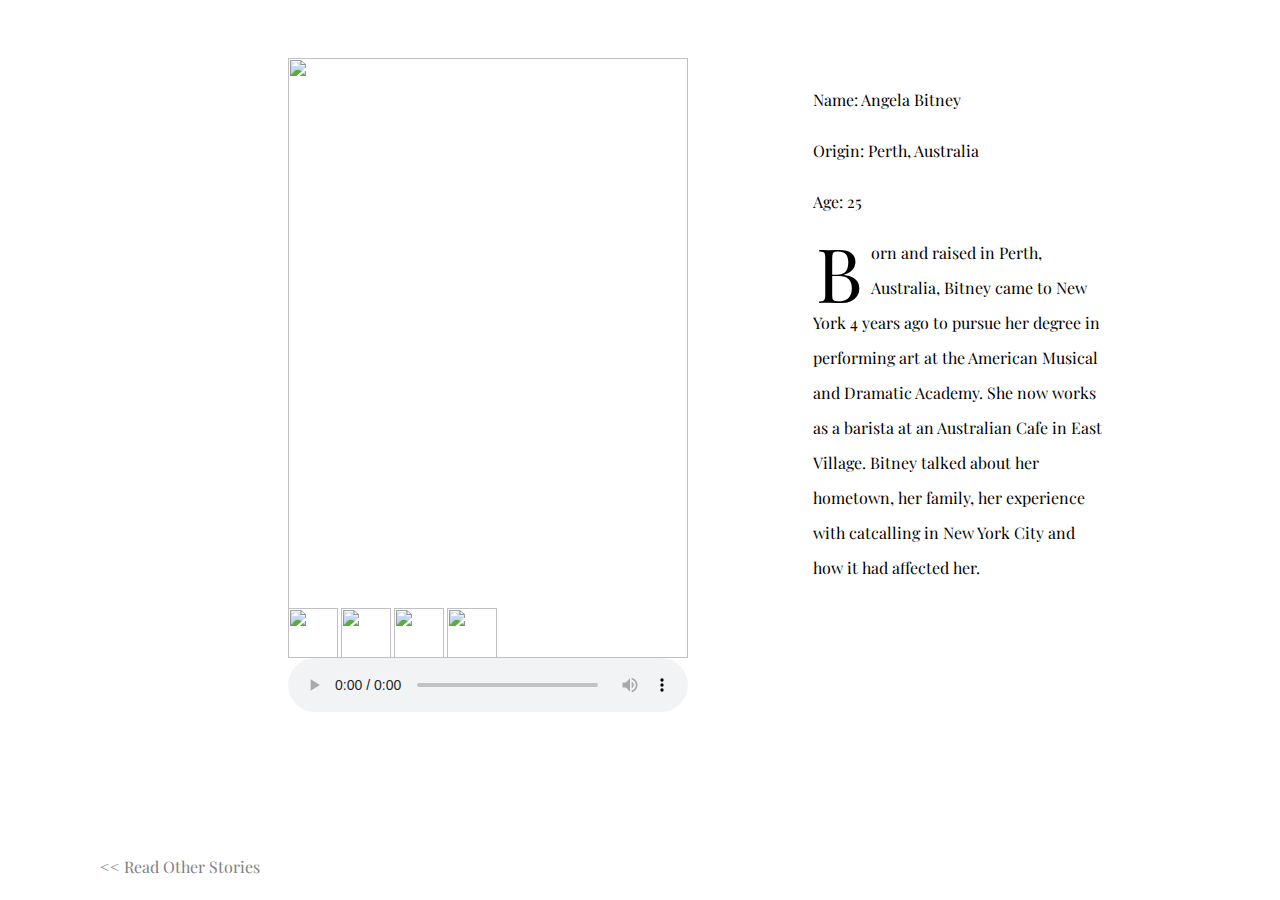
==== angela.html @ ab00c697 "Add files via upload" ====
<!DOCTYPE html>
<html >
<head>
  <meta charset="UTF-8">
  <title>Voices From The Other Side</title>
  
  
  
      <link rel="stylesheet" href="profile.css">
      <link href="https://fonts.googleapis.com/css?family=Playfair+Display" rel="stylesheet">


  
</head>
<body>

<div class="image-gallery">
  
  <div class="big-image">           
          <img id="html5" class="portrait" src="images/angela.jpg" width="400" height="580">
          <img id="css3" class="portrait" src="images/angela1.jpg" width="400" height="600" >
              <img id="less" class="portrait" src="images/angela3.jpg" width="420" height="600"/>
                  <img id="modern" class="portrait" src="images/angela8.jpg" width="420" height="600"/>
              <img id="default" class="portrait" src="images/angela.jpg" width="420" height="600"/>
  </div>
  <div class="container">
  <ul>
    <li>
      <a href="#html5"><img  src="images/angela.jpg" width="50" height="50" /></a></li>
    <li>
      <a href="#css3"><img  src="images/angela1.jpg" width="50" height="50" /></a>
    </li>
    <li>
       <a href="#less"><img  src="images/angela3.jpg" width="50" height="50"/></a>
    </li>
    <li>
       <a href="#modern"><img  src="images/angela8.jpg" width="50" height="50"/></a>
    </li>
   </ul>
   </div> 
</div>
  
  <audio controls>
  <source src="Angela Bitney_final.mp3" type="audio/mpeg">
  </audio>
  


<div class="bio">
<p>Name: Angela Bitney</p>
<p>Origin: Perth, Australia</p>
<p>Age: 25</p>
<p><span>B</span>orn and raised in Perth, Australia, Bitney came to New York 4 years ago to pursue her degree in performing art at the American Musical and Dramatic Academy. She now works as a barista at an Australian Cafe in East Village. Bitney talked about her hometown, her family, her experience with catcalling in New York City and how it had affected her.    </p>
</div>

<p id="home"><a href="map.html"><< Read Other Stories</a></p>
</body>
</html>
---- profile.css ----
@import url('https://fonts.googleapis.com/css?family=Playfair+Display');
html{
  font-family: 'Playfair Display', serif;
  
}
.portrait {
  position: absolute;
  left:80px;
  width: 400px; 
  height: 600px;
}
.portrait img{
	width: 400px;
	height: 600px;
}



.bio{
	width: 300px;
	height: 500px;
	margin-left: 800px;
	position: absolute;
	margin-top: 0px;
	
}
.bio p{
	margin-left: 5px;

}
span{
  float: left;
  font-size: 75px;
  line-height: 45px;
  padding-top: 15px;
  padding-left: 3px;
  padding-right: 8px;

}

audio{
	width: 400px;
	margin-top: 0px;
  position: relative;
  top: 650px;
  left:280px;
}
p{
	line-height: 35px;
}

#home{
	position: absolute;
	bottom: 0px;
	left: 100px;
	
}
i {
    border: solid black;
    border-width: 0 3px 3px 0;
    display: inline-block;
    padding: 3px;
}
.left {
    transform: rotate(135deg);
    -webkit-transform: rotate(135deg);
}
.image-gallery{
  width:500px;
  height: 700px;
  background-color:white;
  padding:0px;
  position: absolute;
  margin-left: 200px;
  margin-top: 40px;
  
}
.image-gallery .big-image{
  padding:10px;
  margin:0 auto;
  background-color:white;  
}
.image-gallery .big-image img{
  display:none;
  margin:0 auto;
}
/*Selected image display*/
.image-gallery .big-image img:target{
  display:block;
}
/*on select image dusplay none the default image*/
.image-gallery .big-image img:target ~ img#default{
  display:none;
}
/*Shoe Default Image in first load*/
.image-gallery .big-image img#default{
  display:block;
}

.image-gallery ul{
  margin-top:-10px;
  list-style: none;
}
.image-gallery li{
  float:left;
  background-color:rgba(255,255,255,0.5);margin-right:3px;
}
.image-gallery li:hover{
  background-color:rgba(255,255,255,0.8);
}
.container{
  width:600px;
  height: 50px;
  position: absolute;
  top: 570px;
  margin-left:40px;
}

a:link{
  color:grey;
  text-decoration: none;
}
a:visited{
  color:grey;
}
a:hover{
  color:black;
  text-decoration: underline;
}
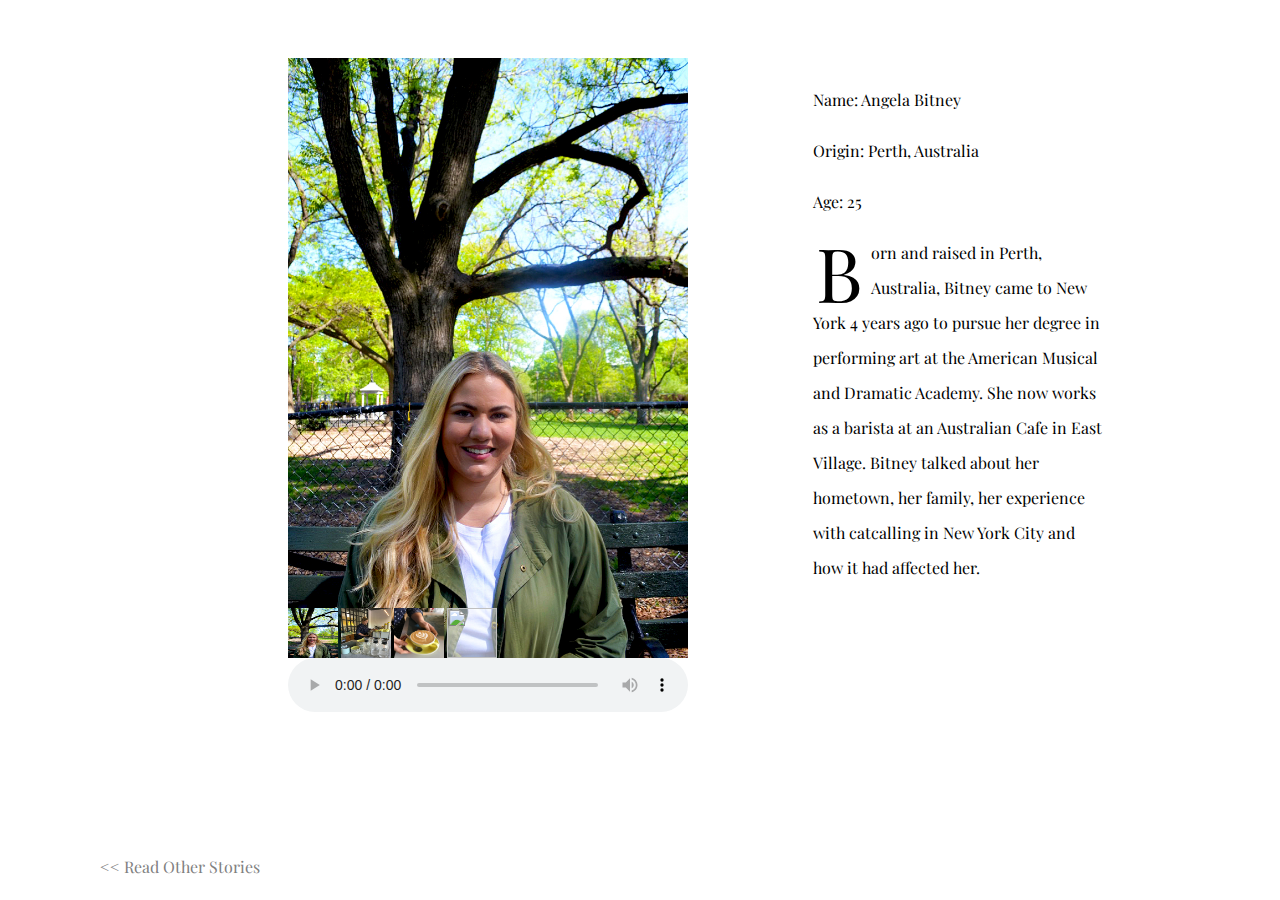
==== commit 34f68ef0: "Update angela.html" ====
--- a/angela.html
+++ b/angela.html
@@ -17,24 +17,24 @@
 <div class="image-gallery">
   
   <div class="big-image">           
-          <img id="html5" class="portrait" src="images/angela.jpg" width="400" height="580">
-          <img id="css3" class="portrait" src="images/angela1.jpg" width="400" height="600" >
-              <img id="less" class="portrait" src="images/angela3.jpg" width="420" height="600"/>
-                  <img id="modern" class="portrait" src="images/angela8.jpg" width="420" height="600"/>
-              <img id="default" class="portrait" src="images/angela.jpg" width="420" height="600"/>
+          <img id="html5" class="portrait" src="angela.jpg" width="400" height="580">
+          <img id="css3" class="portrait" src="angela1.jpg" width="400" height="600" >
+              <img id="less" class="portrait" src="angela3.jpg" width="420" height="600"/>
+                  <img id="modern" class="portrait" src="angela8.jpg" width="420" height="600"/>
+              <img id="default" class="portrait" src="angela.jpg" width="420" height="600"/>
   </div>
   <div class="container">
   <ul>
     <li>
-      <a href="#html5"><img  src="images/angela.jpg" width="50" height="50" /></a></li>
+      <a href="#html5"><img  src="angela.jpg" width="50" height="50" /></a></li>
     <li>
-      <a href="#css3"><img  src="images/angela1.jpg" width="50" height="50" /></a>
+      <a href="#css3"><img  src="angela1.jpg" width="50" height="50" /></a>
     </li>
     <li>
-       <a href="#less"><img  src="images/angela3.jpg" width="50" height="50"/></a>
+       <a href="#less"><img  src="angela3.jpg" width="50" height="50"/></a>
     </li>
     <li>
-       <a href="#modern"><img  src="images/angela8.jpg" width="50" height="50"/></a>
+       <a href="#modern"><img  src="angela8.jpg" width="50" height="50"/></a>
     </li>
    </ul>
    </div> 
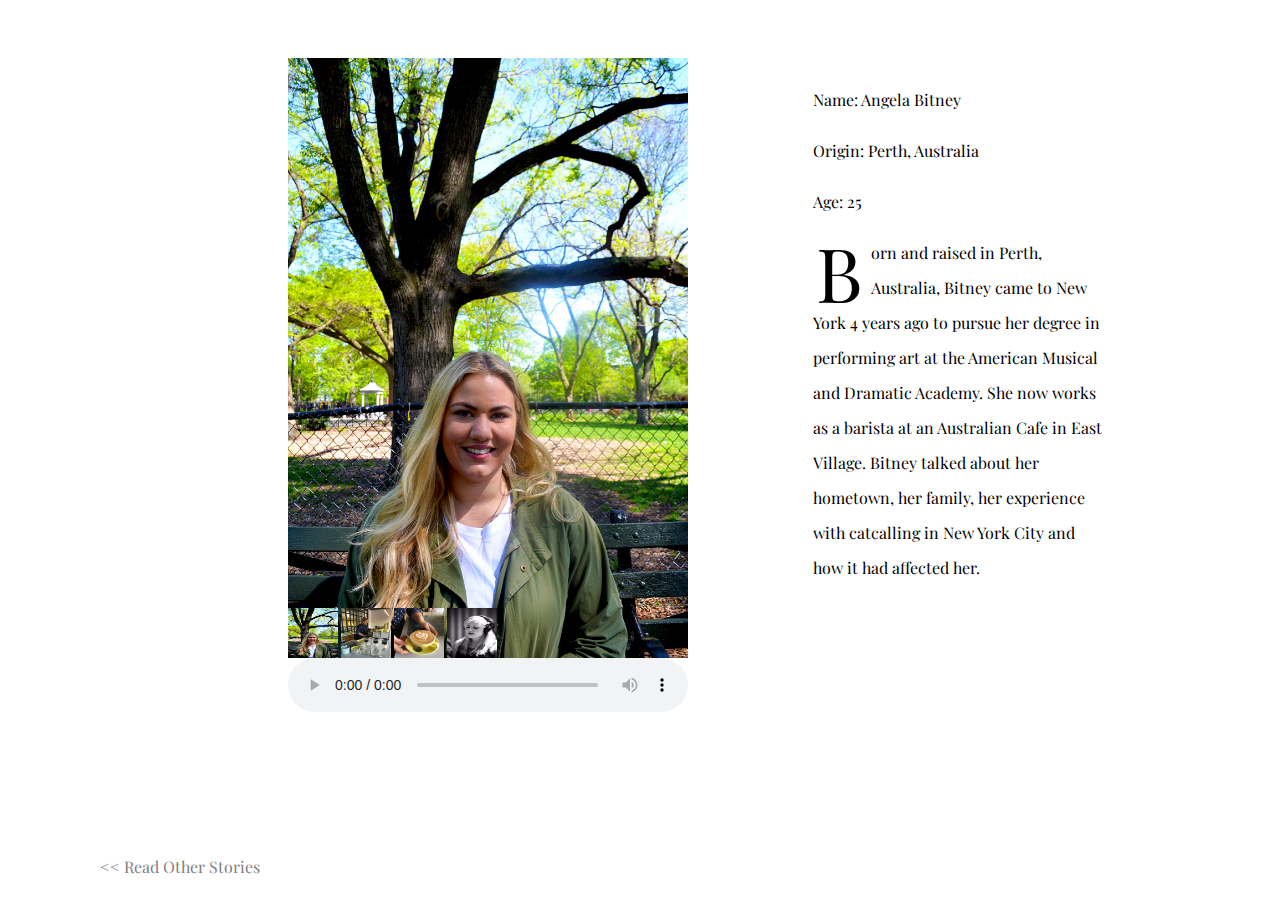
==== commit a02fd0aa: "Update angela.html" ====
--- a/angela.html
+++ b/angela.html
@@ -20,7 +20,7 @@
           <img id="html5" class="portrait" src="angela.jpg" width="400" height="580">
           <img id="css3" class="portrait" src="angela1.jpg" width="400" height="600" >
               <img id="less" class="portrait" src="angela3.jpg" width="420" height="600"/>
-                  <img id="modern" class="portrait" src="angela8.jpg" width="420" height="600"/>
+                  <img id="modern" class="portrait" src="angela8.JPG" width="420" height="600"/>
               <img id="default" class="portrait" src="angela.jpg" width="420" height="600"/>
   </div>
   <div class="container">
@@ -34,7 +34,7 @@
        <a href="#less"><img  src="angela3.jpg" width="50" height="50"/></a>
     </li>
     <li>
-       <a href="#modern"><img  src="angela8.jpg" width="50" height="50"/></a>
+       <a href="#modern"><img  src="angela8.JPG" width="50" height="50"/></a>
     </li>
    </ul>
    </div> 
